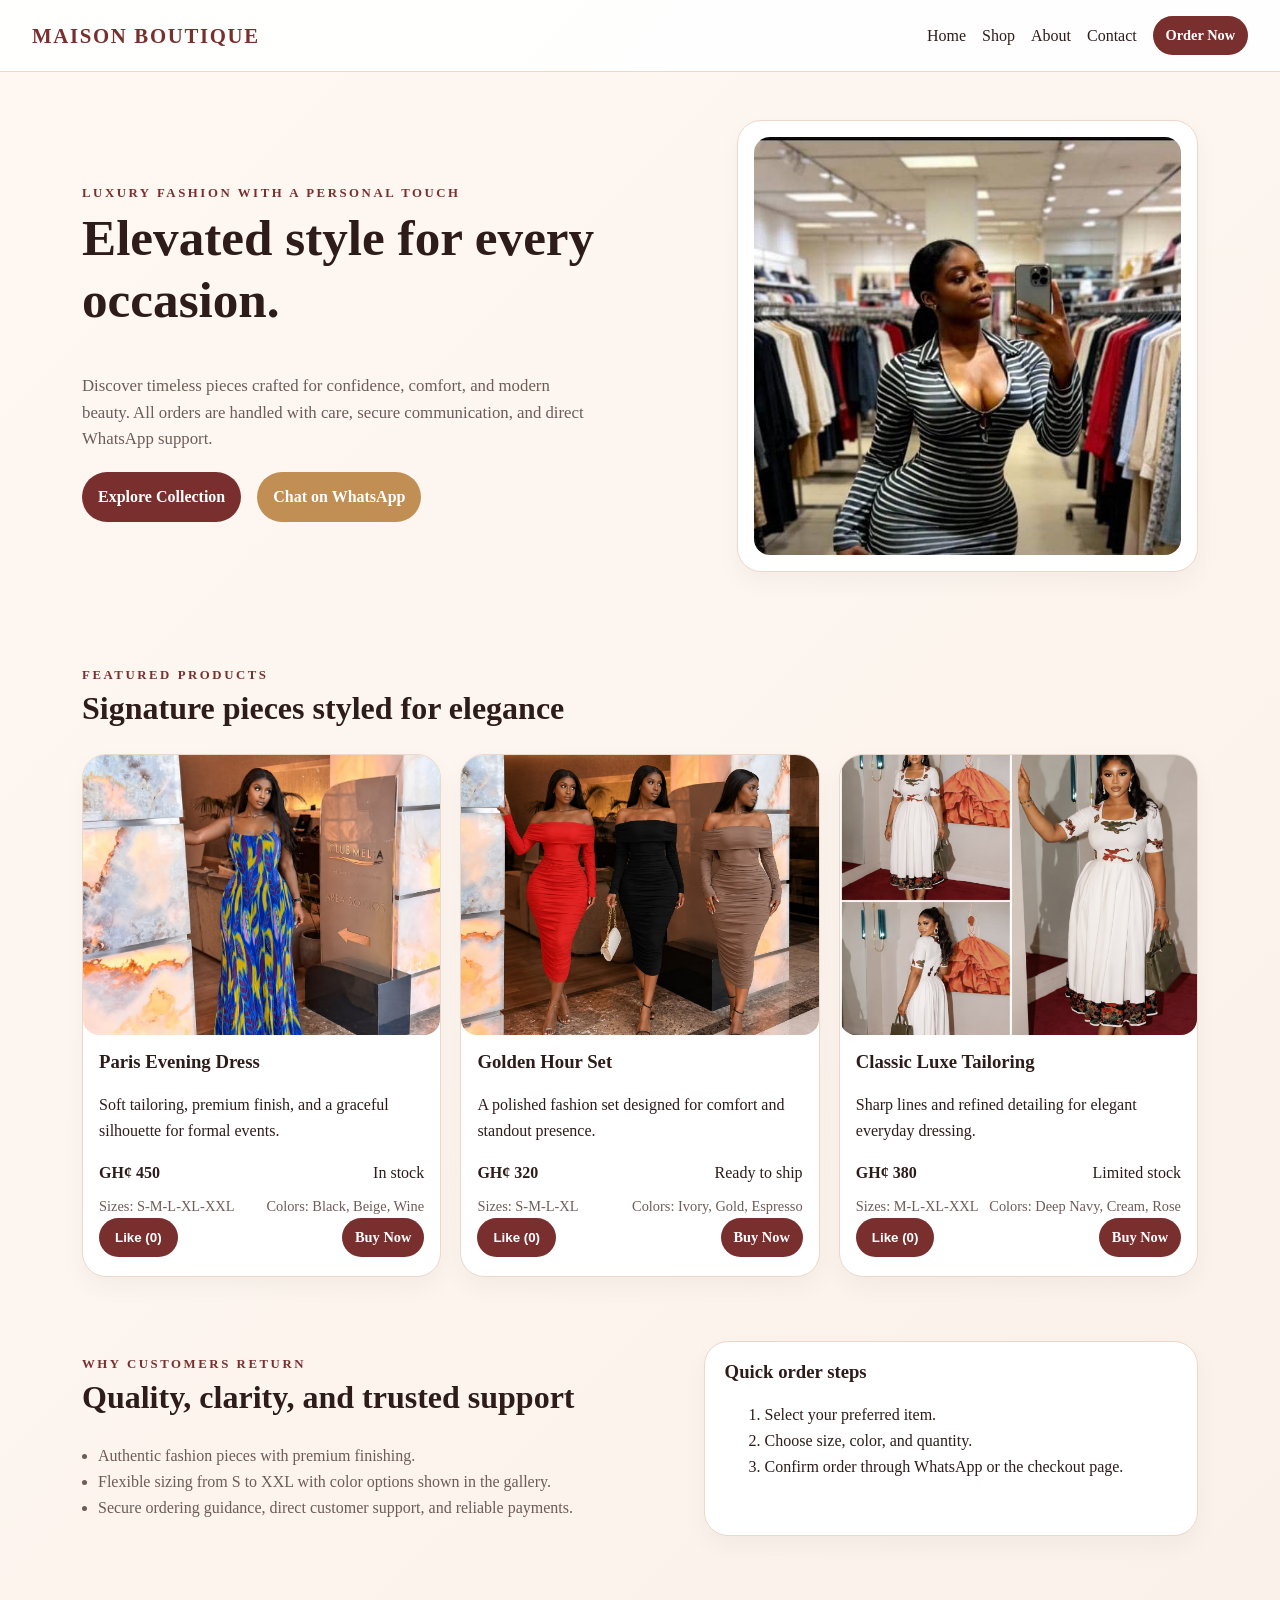
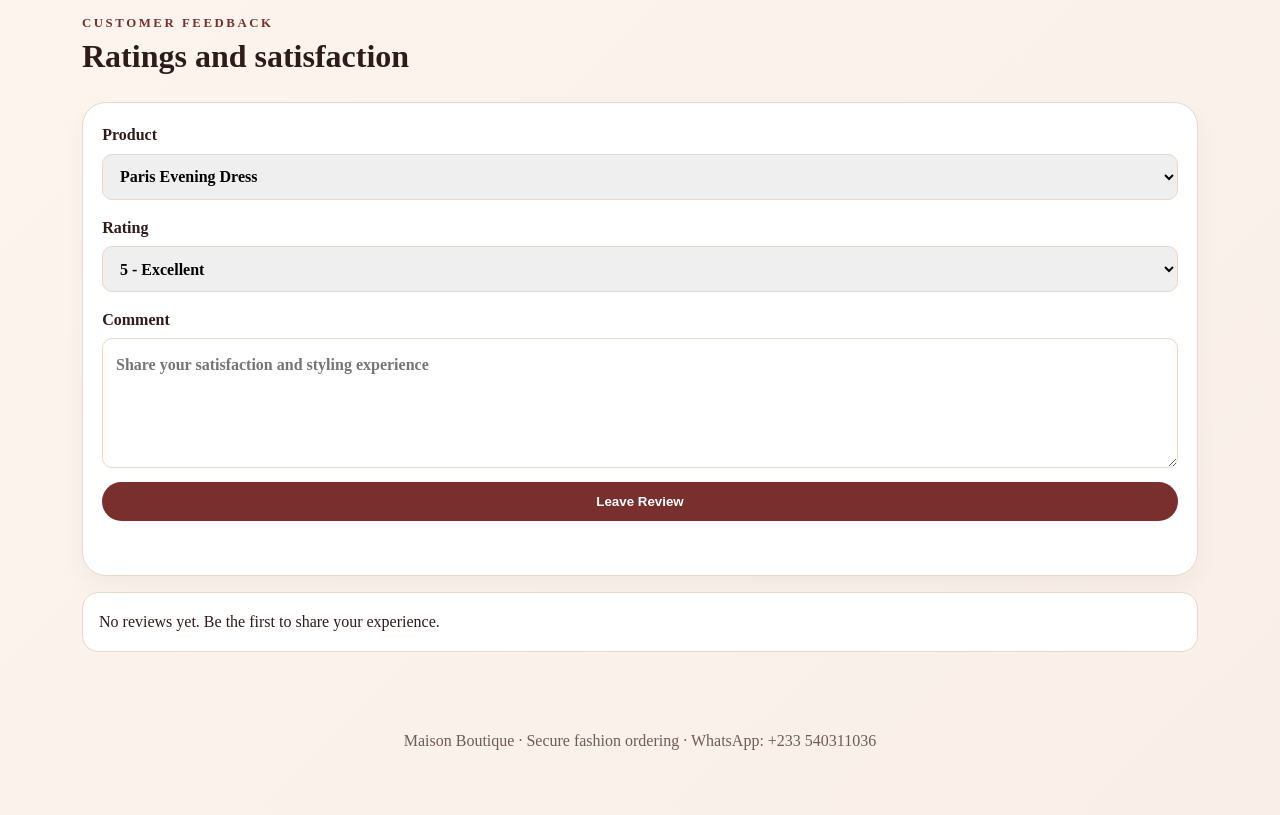
==== index.html @ 9037b978 "Initial Maison Boutique website" ====
<!DOCTYPE html>
<html lang="en">
  <head>
    <meta charset="UTF-8" />
    <meta http-equiv="Content-Security-Policy" content="default-src 'self'; img-src 'self' data: https:; style-src 'self' 'unsafe-inline'; script-src 'self'; connect-src 'self' https://wa.me; form-action 'self' https://wa.me; base-uri 'self'; object-src 'none'; frame-ancestors 'none';" />
    <meta http-equiv="Referrer-Policy" content="strict-origin-when-cross-origin" />
    <meta http-equiv="X-Content-Type-Options" content="nosniff" />
    <meta http-equiv="X-Frame-Options" content="DENY" />
    <meta name="viewport" content="width=device-width, initial-scale=1.0" />
    <meta name="description" content="Maison Boutique offers premium fashion, quality craftsmanship, secure checkout, and direct WhatsApp ordering." />
    <meta name="keywords" content="Maison Boutique, fashion, boutique, luxury clothing, Ghana fashion, stylish outfits" />
    <meta name="theme-color" content="#3a1f1f" />
    <meta name="robots" content="index, follow" />
    <title>Maison Boutique</title>
    <link rel="stylesheet" href="styles.css" />
  </head>
  <body>
    <header class="topbar">
      <a class="brand" href="index.html">Maison Boutique</a>
      <nav class="nav-links">
        <a href="index.html">Home</a>
        <a href="shop.html">Shop</a>
        <a href="about.html">About</a>
        <a href="contact.html">Contact</a>
        <a href="checkout.html" class="button small">Order Now</a>
      </nav>
    </header>

    <main>
      <section class="hero">
        <div>
          <p class="eyebrow">Luxury fashion with a personal touch</p>
          <h1>Elevated style for every occasion.</h1>
          <p class="hero-copy">Discover timeless pieces crafted for confidence, comfort, and modern beauty. All orders are handled with care, secure communication, and direct WhatsApp support.</p>
          <div class="hero-actions">
            <a class="button" href="shop.html">Explore Collection</a>
            <a class="button secondary" href="https://wa.me/233540311036?text=Hello%20Maison%20Boutique%2C%20I%20would%20like%20to%20order%20a%20fashion%20piece." target="_blank" rel="noreferrer">Chat on WhatsApp</a>
          </div>
        </div>
        <div class="hero-card">
          <img src="MAISON BOUTIQUE/WhatsApp Image 2026-07-30 at 8.27.39 AM.jpeg" alt="Featured fashion presentation" />
        </div>
      </section>

      <section class="section">
        <div class="section-heading">
          <p class="eyebrow">Featured products</p>
          <h2>Signature pieces styled for elegance</h2>
        </div>
        <div class="product-grid">
          <article class="card">
            <img src="MAISON BOUTIQUE/WhatsApp Image 2026-07-30 at 8.17.54 AM.jpeg" alt="Luxury evening wear" />
            <div class="card-body">
              <h3>Paris Evening Dress</h3>
              <p>Soft tailoring, premium finish, and a graceful silhouette for formal events.</p>
              <div class="meta-row"><strong>GH¢ 450</strong><span>In stock</span></div>
              <div class="chip-row"><span>Sizes: S-M-L-XL-XXL</span><span>Colors: Black, Beige, Wine</span></div>
              <div class="card-actions">
                <button class="reaction-btn" data-product="Paris Evening Dress">Like</button>
                <a class="button small" href="checkout.html">Buy Now</a>
              </div>
            </div>
          </article>

          <article class="card">
            <img src="MAISON BOUTIQUE/WhatsApp Image 2026-07-30 at 8.17.53 AM.jpeg" alt="Statement boutique outfit" />
            <div class="card-body">
              <h3>Golden Hour Set</h3>
              <p>A polished fashion set designed for comfort and standout presence.</p>
              <div class="meta-row"><strong>GH¢ 320</strong><span>Ready to ship</span></div>
              <div class="chip-row"><span>Sizes: S-M-L-XL</span><span>Colors: Ivory, Gold, Espresso</span></div>
              <div class="card-actions">
                <button class="reaction-btn" data-product="Golden Hour Set">Like</button>
                <a class="button small" href="checkout.html">Buy Now</a>
              </div>
            </div>
          </article>

          <article class="card">
            <img src="MAISON BOUTIQUE/TT354.jpeg" alt="Classic boutique attire" />
            <div class="card-body">
              <h3>Classic Luxe Tailoring</h3>
              <p>Sharp lines and refined detailing for elegant everyday dressing.</p>
              <div class="meta-row"><strong>GH¢ 380</strong><span>Limited stock</span></div>
              <div class="chip-row"><span>Sizes: M-L-XL-XXL</span><span>Colors: Deep Navy, Cream, Rose</span></div>
              <div class="card-actions">
                <button class="reaction-btn" data-product="Classic Luxe Tailoring">Like</button>
                <a class="button small" href="checkout.html">Buy Now</a>
              </div>
            </div>
          </article>
        </div>
      </section>

      <section class="section split-section">
        <div>
          <p class="eyebrow">Why customers return</p>
          <h2>Quality, clarity, and trusted support</h2>
          <ul class="feature-list">
            <li>Authentic fashion pieces with premium finishing.</li>
            <li>Flexible sizing from S to XXL with color options shown in the gallery.</li>
            <li>Secure ordering guidance, direct customer support, and reliable payments.</li>
          </ul>
        </div>
        <div class="panel">
          <h3>Quick order steps</h3>
          <ol>
            <li>Select your preferred item.</li>
            <li>Choose size, color, and quantity.</li>
            <li>Confirm order through WhatsApp or the checkout page.</li>
          </ol>
        </div>
      </section>

      <section class="section">
        <div class="section-heading">
          <p class="eyebrow">Customer feedback</p>
          <h2>Ratings and satisfaction</h2>
        </div>
        <form id="review-form" class="review-form" method="post">
          <label>
            Product
            <select id="review-product" required>
              <option value="Paris Evening Dress">Paris Evening Dress</option>
              <option value="Golden Hour Set">Golden Hour Set</option>
              <option value="Classic Luxe Tailoring">Classic Luxe Tailoring</option>
            </select>
          </label>
          <label>
            Rating
            <select id="review-rating" required>
              <option value="5">5 - Excellent</option>
              <option value="4">4 - Very good</option>
              <option value="3">3 - Good</option>
              <option value="2">2 - Fair</option>
              <option value="1">1 - Needs improvement</option>
            </select>
          </label>
          <label>
            Comment
            <textarea id="review-comment" rows="4" placeholder="Share your satisfaction and styling experience" required></textarea>
          </label>
          <button class="button" type="submit">Leave Review</button>
          <div id="review-status" class="status-message" aria-live="polite"></div>
        </form>
        <div id="review-list" class="review-list"></div>
      </section>
    </main>

    <footer class="footer">
      <p>Maison Boutique · Secure fashion ordering · WhatsApp: +233 540311036</p>
    </footer>

    <script src="config.js"></script>
    <script src="script.js"></script>
  </body>
</html>
---- styles.css ----
:root {
  --bg: #fffaf6;
  --panel: #ffffff;
  --text: #2e1c1a;
  --muted: #6f5b57;
  --accent: #7a2f2f;
  --accent-2: #c18f54;
  --border: #ead8ca;
}

* { box-sizing: border-box; }
body {
  margin: 0;
  font-family: Georgia, 'Times New Roman', serif;
  color: var(--text);
  background: linear-gradient(135deg, #fff8f2 0%, #f9efe8 100%);
  line-height: 1.6;
}
a { color: inherit; text-decoration: none; }
img { width: 100%; display: block; object-fit: cover; border-radius: 16px; }
.topbar {
  display: flex; justify-content: space-between; align-items: center;
  padding: 1rem 2rem; background: rgba(255,255,255,0.9); position: sticky; top: 0; z-index: 10; border-bottom: 1px solid var(--border);
}
.brand { font-size: 1.3rem; font-weight: 700; letter-spacing: 0.08em; text-transform: uppercase; color: var(--accent); }
.nav-links { display: flex; gap: 1rem; align-items: center; flex-wrap: wrap; }
.button, .reaction-btn {
  display: inline-flex; align-items: center; justify-content: center; background: var(--accent); color: #fff; padding: 0.75rem 1rem; border: none; border-radius: 999px; cursor: pointer; font-weight: 600; transition: transform 0.2s ease, box-shadow 0.2s ease;
}
.button:hover, .reaction-btn:hover { transform: translateY(-2px); box-shadow: 0 6px 18px rgba(122,47,47,0.18); }
.button.small { padding: 0.5rem 0.8rem; font-size: 0.9rem; }
.button.secondary { background: var(--accent-2); }
.hero, .section, .page-shell { max-width: 1180px; margin: 0 auto; padding: 2rem; }
.hero {
  display: grid; grid-template-columns: 1.15fr 0.85fr; gap: 2rem; align-items: center; padding-top: 3rem; padding-bottom: 3rem;
}
.eyebrow { color: var(--accent); text-transform: uppercase; letter-spacing: 0.2em; font-size: 0.8rem; font-weight: 700; margin-bottom: 0.25rem; }
h1, h2, h3 { line-height: 1.2; margin-top: 0; }
h1 { font-size: clamp(2rem, 4vw, 3.2rem); }
h2 { font-size: clamp(1.6rem, 2.5vw, 2.2rem); }
.hero-copy { font-size: 1.05rem; color: var(--muted); max-width: 60ch; }
.hero-actions { display: flex; gap: 1rem; margin-top: 1.2rem; flex-wrap: wrap; }
.hero-card, .card, .panel, .review-form { background: var(--panel); border: 1px solid var(--border); box-shadow: 0 10px 25px rgba(0,0,0,0.04); border-radius: 24px; }
.hero-card { padding: 1rem; }
.product-grid { display: grid; grid-template-columns: repeat(3, minmax(0, 1fr)); gap: 1.2rem; }
.card { overflow: hidden; }
.card img { height: 280px; }
.card-body { padding: 1rem 1rem 1.2rem; }
.meta-row, .chip-row, .card-actions { display: flex; justify-content: space-between; gap: 0.5rem; flex-wrap: wrap; align-items: center; }
.chip-row { font-size: 0.9rem; color: var(--muted); margin-top: 0.6rem; }
.split-section { display: grid; grid-template-columns: 1.1fr 0.9fr; gap: 1.2rem; }
.panel { padding: 1.2rem; }
.feature-list { padding-left: 1rem; color: var(--muted); }
.review-form { padding: 1.2rem; display: grid; gap: 0.9rem; }
label { display: grid; gap: 0.35rem; font-weight: 600; }
input, select, textarea { padding: 0.8rem; border-radius: 10px; border: 1px solid var(--border); font: inherit; }
.review-list { display: grid; gap: 0.8rem; margin-top: 1rem; }
.review-item { background: var(--panel); border: 1px solid var(--border); border-radius: 16px; padding: 1rem; }
.status-message { min-height: 1.25rem; color: var(--accent); font-weight: 600; }
.footer { text-align: center; padding: 1.8rem 1rem 2.8rem; color: var(--muted); }
@media (max-width: 900px) {
  .hero, .split-section, .product-grid { grid-template-columns: 1fr; }
}
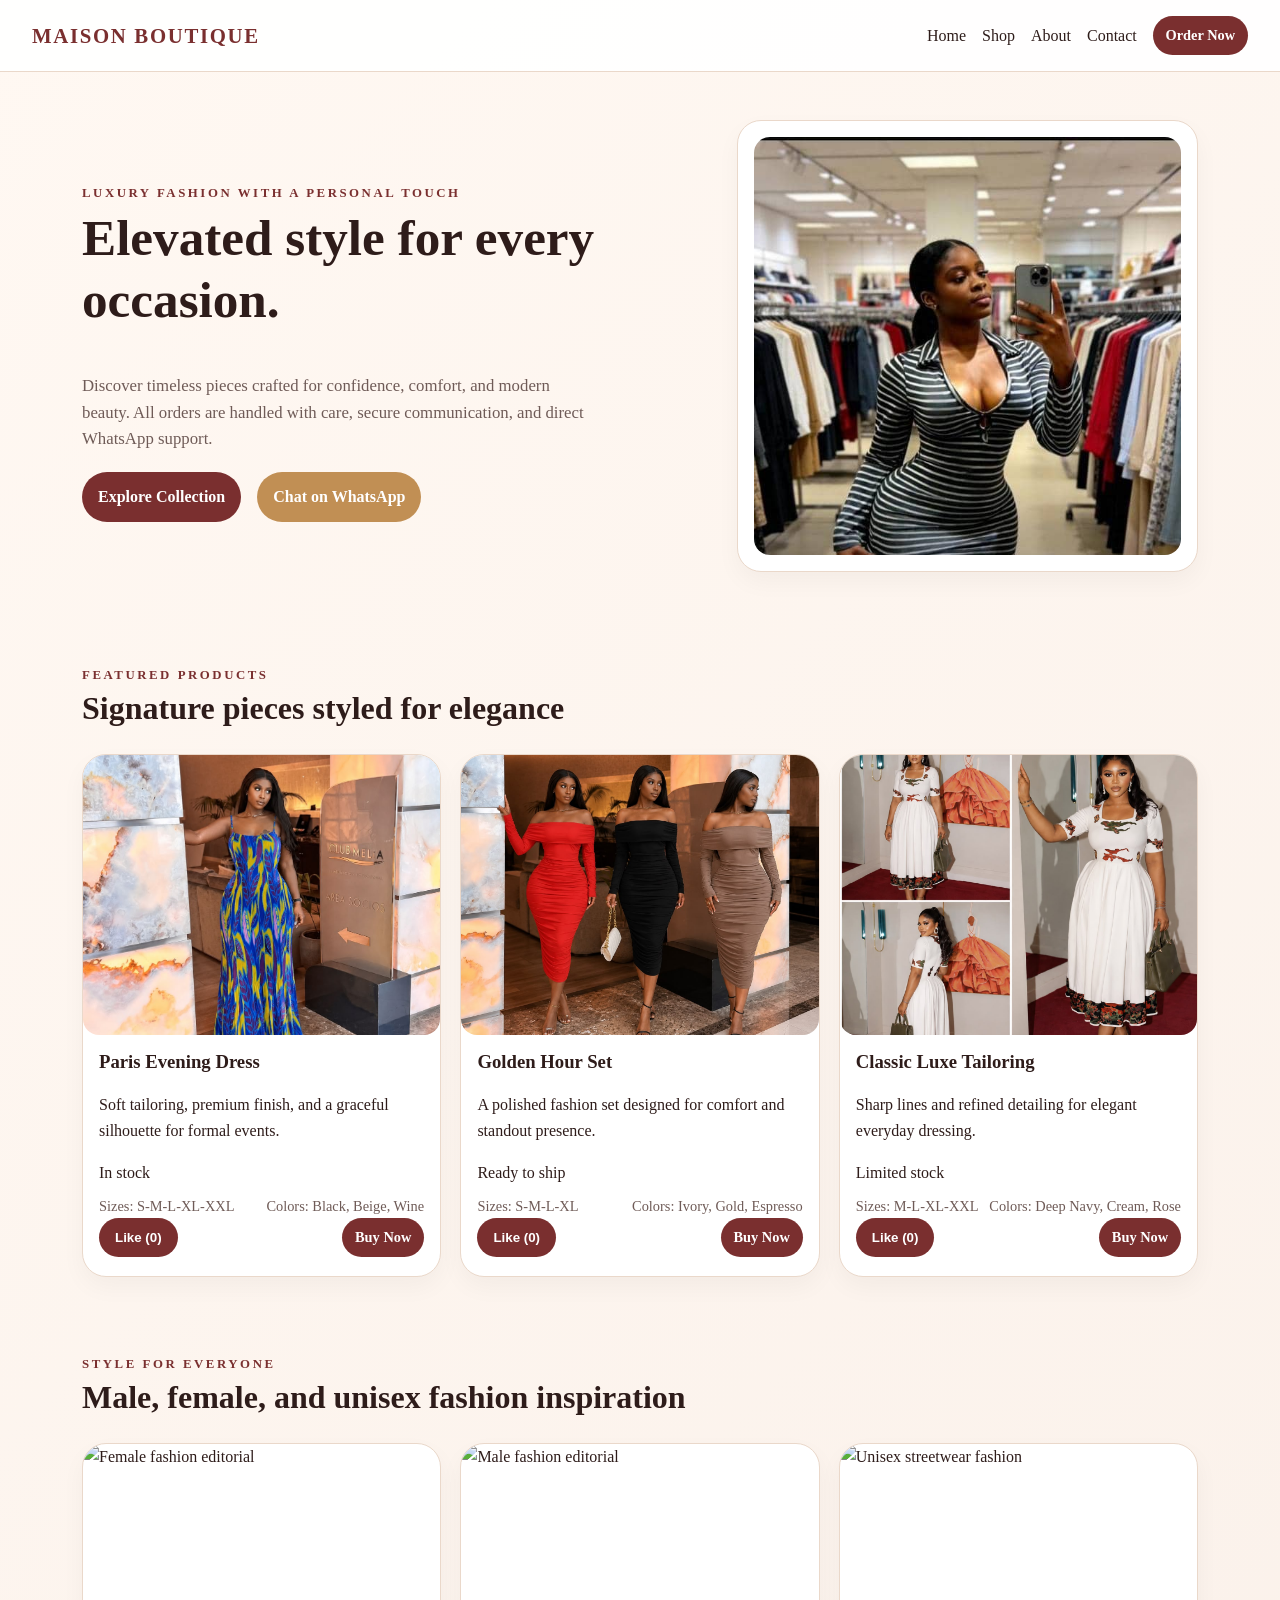
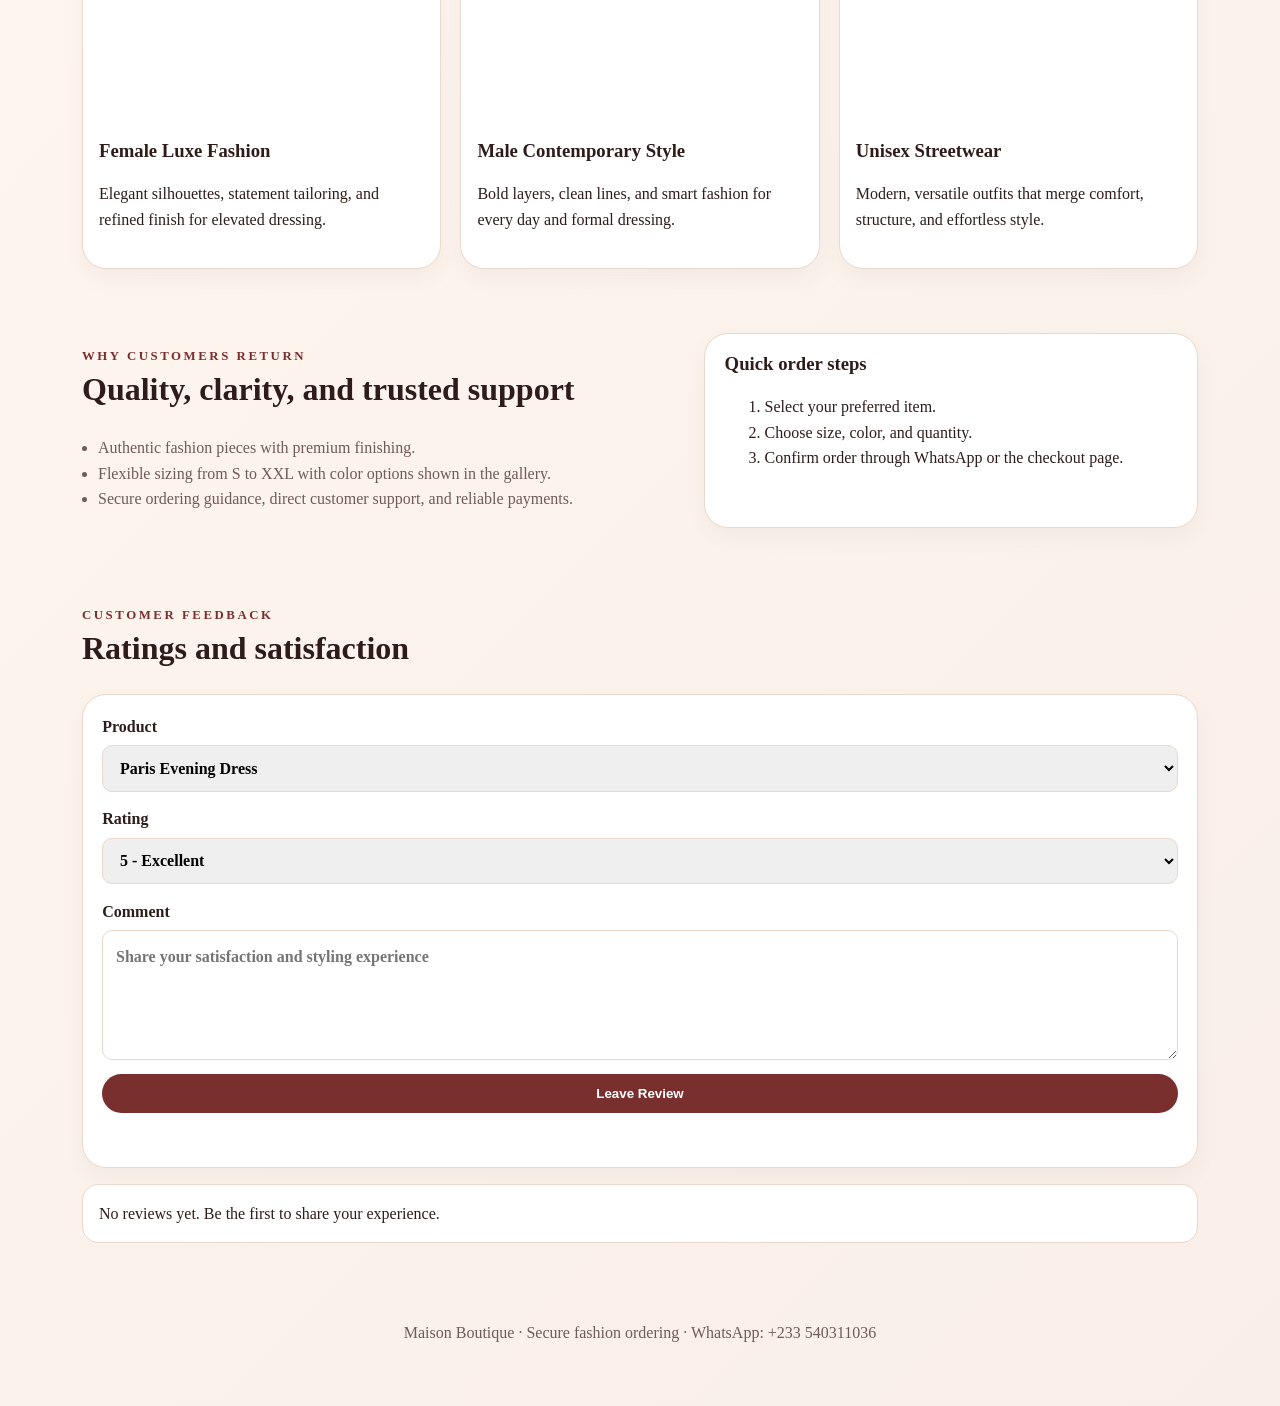
==== commit 2d78047c: "Refresh fashion imagery and remove prices" ====
--- a/index.html
+++ b/index.html
@@ -53,7 +53,7 @@
             <div class="card-body">
               <h3>Paris Evening Dress</h3>
               <p>Soft tailoring, premium finish, and a graceful silhouette for formal events.</p>
-              <div class="meta-row"><strong>GH¢ 450</strong><span>In stock</span></div>
+              <div class="meta-row"><span>In stock</span></div>
               <div class="chip-row"><span>Sizes: S-M-L-XL-XXL</span><span>Colors: Black, Beige, Wine</span></div>
               <div class="card-actions">
                 <button class="reaction-btn" data-product="Paris Evening Dress">Like</button>
@@ -67,7 +67,7 @@
             <div class="card-body">
               <h3>Golden Hour Set</h3>
               <p>A polished fashion set designed for comfort and standout presence.</p>
-              <div class="meta-row"><strong>GH¢ 320</strong><span>Ready to ship</span></div>
+              <div class="meta-row"><span>Ready to ship</span></div>
               <div class="chip-row"><span>Sizes: S-M-L-XL</span><span>Colors: Ivory, Gold, Espresso</span></div>
               <div class="card-actions">
                 <button class="reaction-btn" data-product="Golden Hour Set">Like</button>
@@ -81,12 +81,42 @@
             <div class="card-body">
               <h3>Classic Luxe Tailoring</h3>
               <p>Sharp lines and refined detailing for elegant everyday dressing.</p>
-              <div class="meta-row"><strong>GH¢ 380</strong><span>Limited stock</span></div>
+              <div class="meta-row"><span>Limited stock</span></div>
               <div class="chip-row"><span>Sizes: M-L-XL-XXL</span><span>Colors: Deep Navy, Cream, Rose</span></div>
               <div class="card-actions">
                 <button class="reaction-btn" data-product="Classic Luxe Tailoring">Like</button>
                 <a class="button small" href="checkout.html">Buy Now</a>
               </div>
+            </div>
+          </article>
+        </div>
+      </section>
+
+      <section class="section">
+        <div class="section-heading">
+          <p class="eyebrow">Style for everyone</p>
+          <h2>Male, female, and unisex fashion inspiration</h2>
+        </div>
+        <div class="product-grid">
+          <article class="card">
+            <img src="https://images.unsplash.com/photo-1515886657613-9f3515b0c78f?auto=format&fit=crop&w=900&q=80" alt="Female fashion editorial" />
+            <div class="card-body">
+              <h3>Female Luxe Fashion</h3>
+              <p>Elegant silhouettes, statement tailoring, and refined finish for elevated dressing.</p>
+            </div>
+          </article>
+          <article class="card">
+            <img src="https://images.unsplash.com/photo-1500648767791-00dcc994a43e?auto=format&fit=crop&w=900&q=80" alt="Male fashion editorial" />
+            <div class="card-body">
+              <h3>Male Contemporary Style</h3>
+              <p>Bold layers, clean lines, and smart fashion for every day and formal dressing.</p>
+            </div>
+          </article>
+          <article class="card">
+            <img src="https://images.unsplash.com/photo-1529139574466-a303027c1d8b?auto=format&fit=crop&w=900&q=80" alt="Unisex streetwear fashion" />
+            <div class="card-body">
+              <h3>Unisex Streetwear</h3>
+              <p>Modern, versatile outfits that merge comfort, structure, and effortless style.</p>
             </div>
           </article>
         </div>
